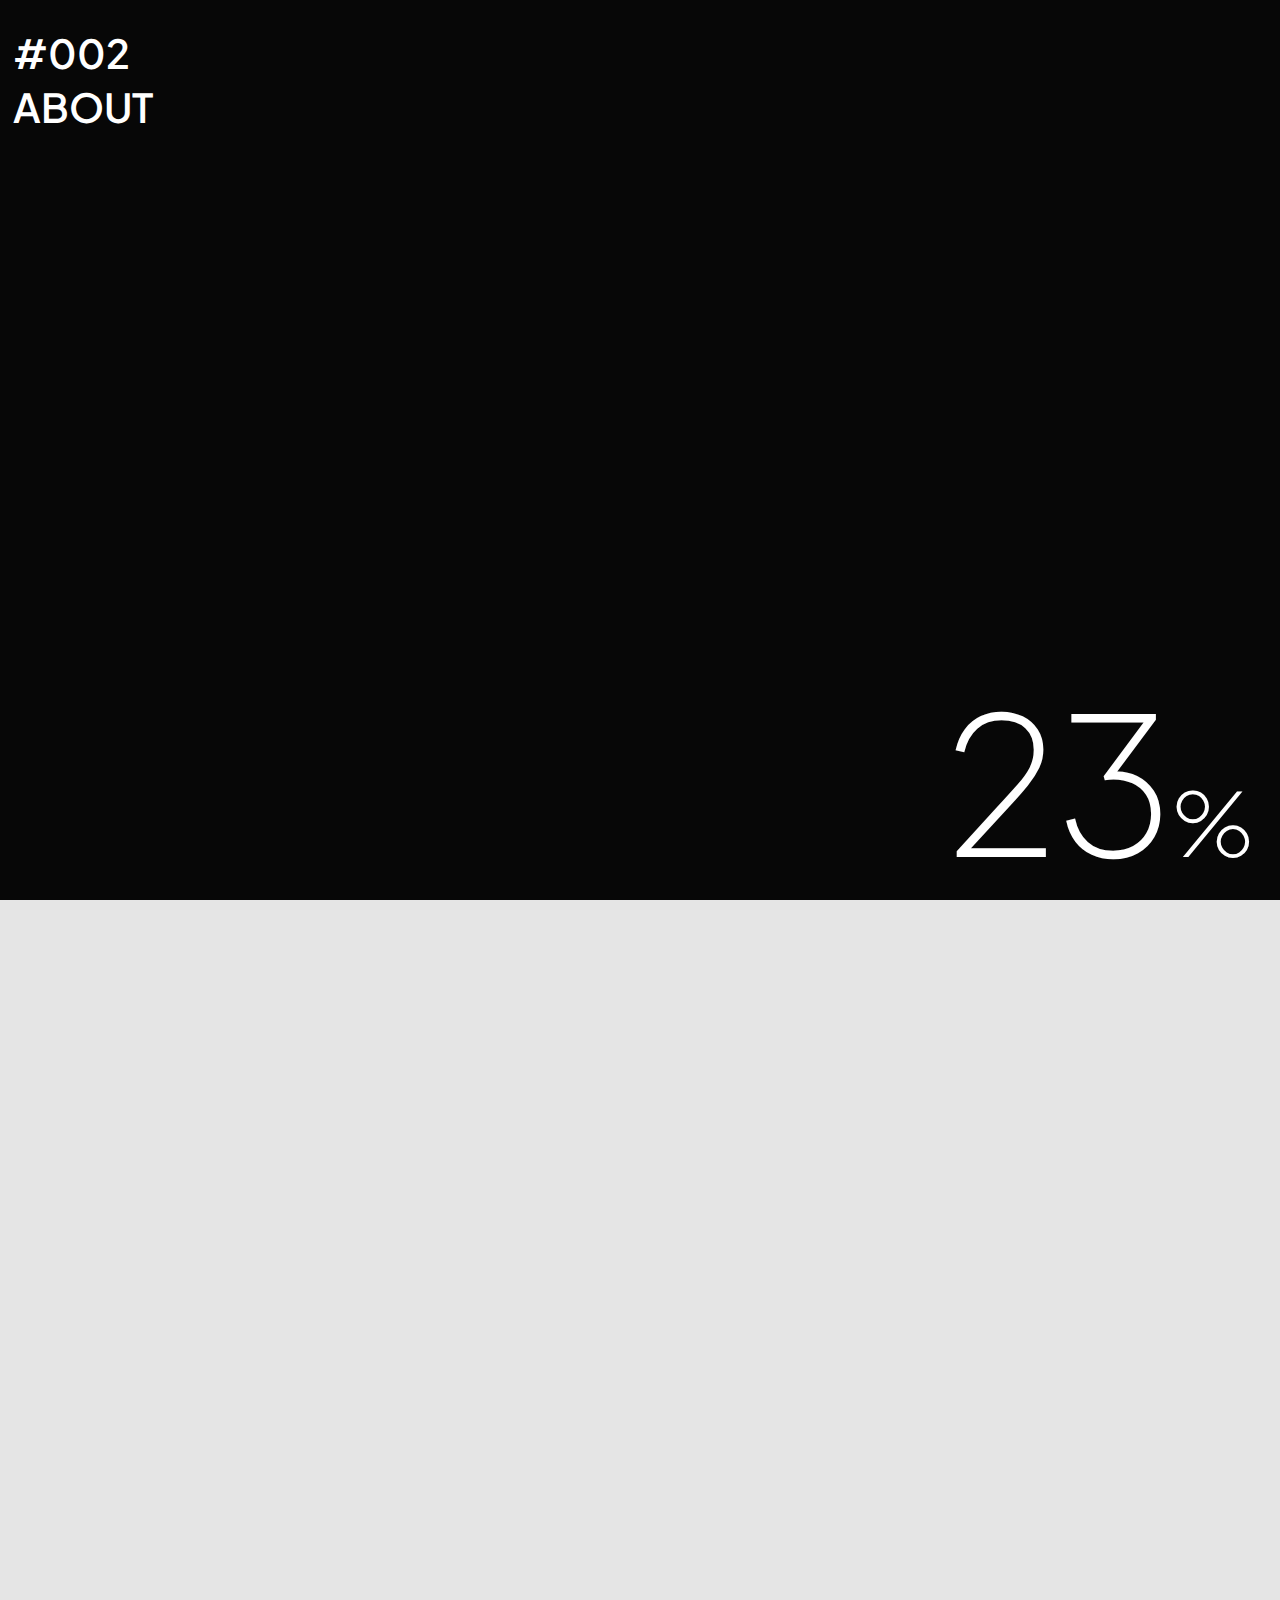
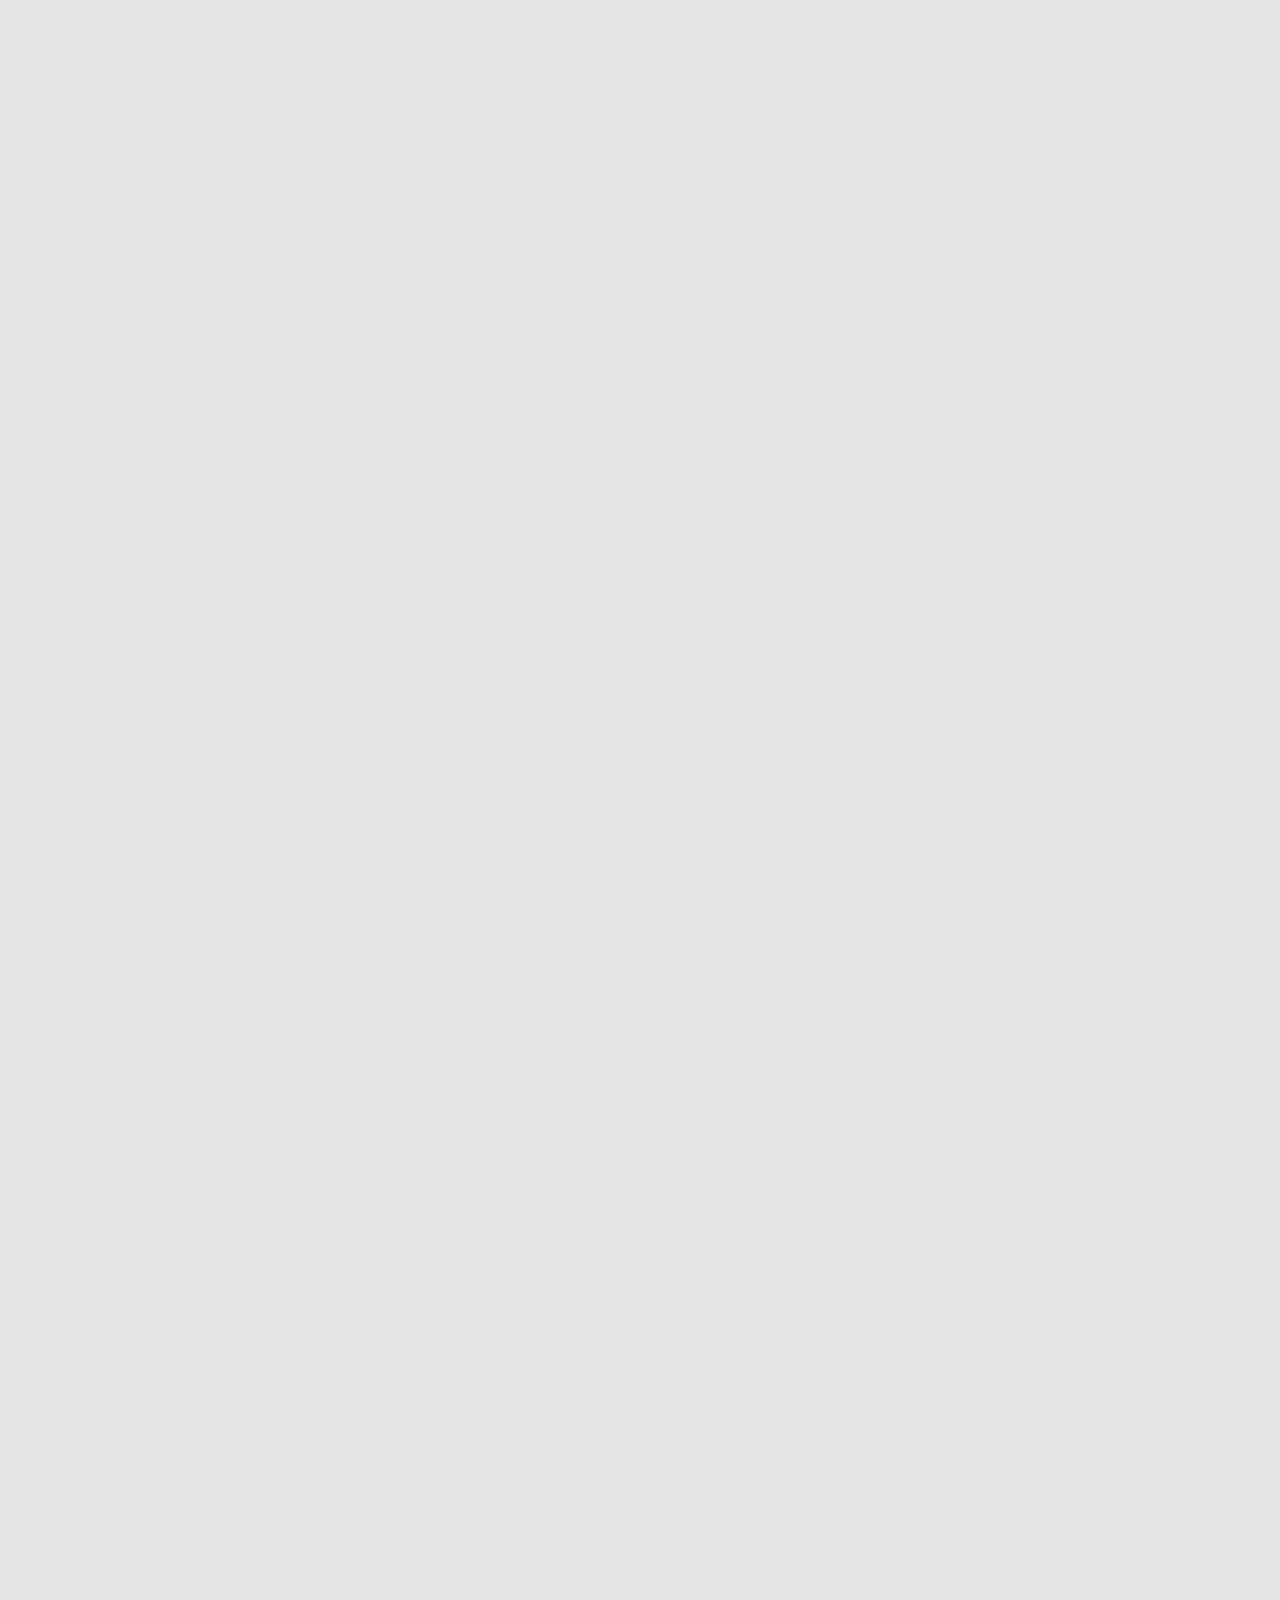
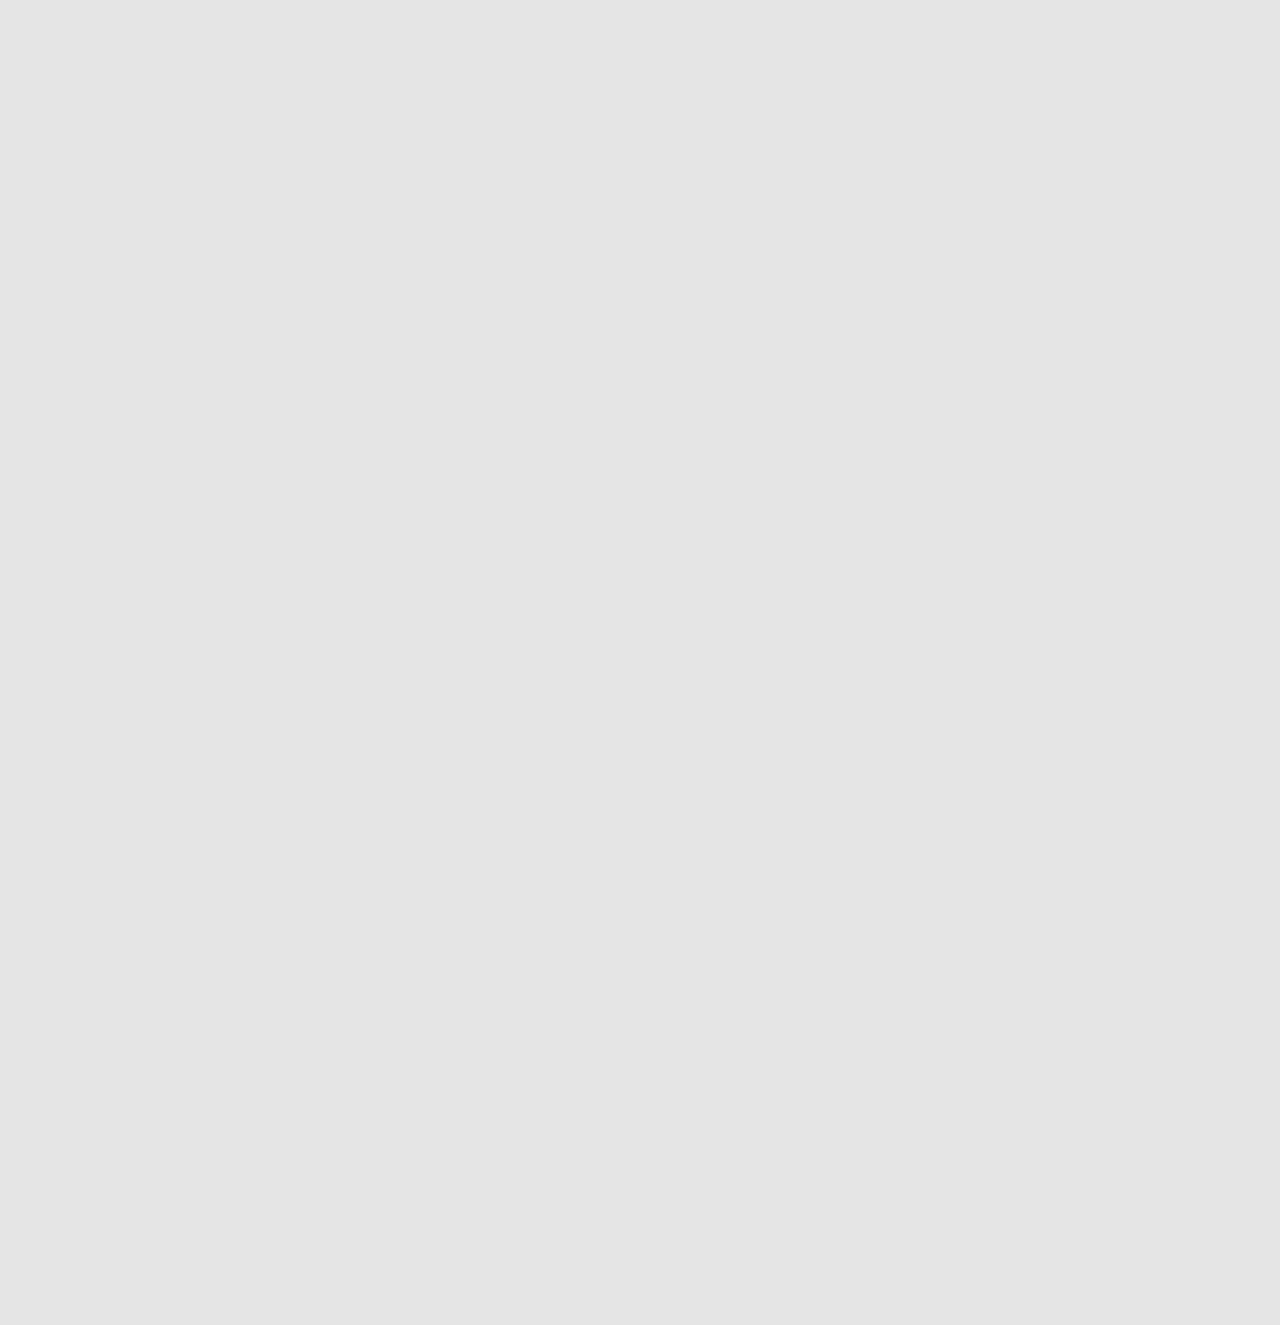
==== about.html @ 6c019e09 "first commit" ====
<!DOCTYPE html>
<html lang="en">
<head>
    <meta charset="UTF-8">
    <meta http-equiv="X-UA-Compatible" content="IE=edge">
    <meta name="viewport" content="width=device-width, initial-scale=1.0">
    <link href="./icons/logo.gif" rel="icon">
    <link href="stylesheet/about.css" rel="stylesheet">
    <link href="stylesheet/about_preloader.css" rel="stylesheet">
    <script src="https://code.jquery.com/jquery-3.6.1.min.js"></script>
    <title>About</title>
</head>
<body>
  <!-- preloader -->
  <div class="preloader">
    <div class="counter">0</div>
  </div>
  <section class="page-1 pages" id="page-1">
    <section class="header">
      <nav class="navbar">
        <div class="indonesia">
          <p>インドネシア製。</p>
        </div>
        <div class="home">
          <a href="index.html">KID<sup>©</sup></a>
        </div>
        <div class="porto">
          <p>ポルトフォリオ v1.0</p>
        </div>
      </nav>
    </section>
    <section class="main">
      <div class="title1">
        <h1>About</h1>
      </div>
      <ul class="navurl">
        <li id="work">01.<br><a href="./projects.html" id="workWord">Projects</a></li>
        <li id="about">02.<br><a href="./about.html" id="aboutWord">About</a></li>
        <li id="contact">03.<br><a href="./contact.html" id="contactWord">Contact</a></li>
        <li class="build"><br><p id="build">@2022</p></li>
      </ul>
    </section>
    <section class="footer">
      <ul class="navfoot">
        <li class="footer-one"><q>私には特別な才能はありません。<br>私は <b>情熱的な</b> 好奇心を持っています。</q><br><br><p>アルベルト・アインシュタイン</p></li>
      </ul>
    </section>
  </section>
  <section class="page-2 pages" id="page-2">
    <section class="header hidden">
      <p>01/</p>
    </section>
    <section class="main2">
      <img src="./images/kid.jpg" alt="profile" class="hidden">
      <div class="description hidden">
        <h2>情熱的な独立系開発者</h2>
        <p>
          2020年からのゲームでは、現在、大阪でコンピューターサイエンスを学んでいます。
        </p>
        <p>
          すべてのプロジェクトは、スキルやクリエイティビティを披露する機会であると同時に、プロフェッショナルとして学び、成長する機会でもあります。
        </p>
      </div>
    </section>
  </section>
  <section class="page-3 pages" id="page-3">
    <section class="header hidden">
      <p>02/</p>
      <h2>Expertise</h2>
    </section>
    <section class="main3">
      <h2 class="title hidden">
        <ul>
          <li>
            私は、ウェブサイト制作とソフトウェアエンジニアリングに深い情熱を注いでいます、 
            そして、常に新しい方法を模索し、スキルを向上させ、最新の状態を維持します。
            を、最新の技術やベストプラクティスとともに紹介します。
          </li>
        </ul>
      </h2>
      <div class="skillsShowcase hidden">
        <div class="skills">
          <div class="question">
            <h3>ウェブ開発</h3>
            <img src="./images/arrow.png" alt="arrow" width="20" height="20">
          </div>
          <div class="answer">
            <p>
              ユーザーエクスペリエンスデザインを理解し、鋭い視点で 
              の美学を持ち、視覚に訴える直感的なWebサイトを制作することができます。
            </p>
          </div>
        </div>
        <div class="skills">
          <div class="question">
            <h3>ソフトウェア開発</h3>
            <img src="./images/arrow.png" alt="arrow" width="20" height="20">
          </div>
          <div class="answer">
            <p>
              私は問題解決のコツと、論理的で明確な思考力を持っています、 
              で、効率的で効果的なソフトウエアを開発することができるようになりました。
            </p>
          </div>
        </div>
      </div>
    </section>
  </section>
  <section class="page-4 pages" id="page-4">
    <section class="header hidden">
      <p>03/</p>
      <h2>Interest</h2>
    </section>
    <section class="main4">
      <div class="interestCarousel hidden">
        <!-- carousel1 -->
        <button class="game" style="color: black;">GAMING</button>
        <button class="music">MUSIC</button>
      </div>
      <div class="interestDetail gamingDetail hidden">
        <img src="./images/dota.jpg" alt="dota">
        <p>
          <span class="detailTitle">PC</span><br><br>
          100以上のゲームをプレイしてきた中で、Dota 2は一番好きなゲームだと言えるよ。
          RubickとMagnusは僕の一番の看板ヒーローだね。
        </p>
      </div>
      <div class="interestDetail musicDetail">
        <img src="./images/eminem.jpg" alt="jazz">
        <p>
          <span class="detailTitle">Hip-Hop</span><br><br>
          私はラップミュージックのファンで、そのキャッチーなビートと巧みな歌詞を楽しんで聴いています。
        </p>
      </div>
    </section>
  </section>
  <section class="page-5 pages" id="page-5">
    <section class="header hidden">
      <p>04/</p>
      <h2>Awards</h2>
    </section>
    <section class="main5">
      <img src="./images/award.jpg" alt="award" class="hidden">
      <div class="description hidden">
        <h2>ECCエキスポ2023</h2>
        <p>
          優秀賞
        </p>
        <p>
          私たちのグループは、<i onclick="window.open('https://piyomiru.yumekiti.net/')"><u>Piyomiru</u></i> という、バスへの子供の置き去りを防止することを目的とした革新的なプロジェクトを実施しました。
          は、学校から優秀賞を授与され、正当な評価を得ました、 SDGsへのコミットメントを強調し、社会にポジティブなインパクトを与える。
        </p>
      </div>
    </section>
  </section>
  <!-- javascript -->
  <script src="js/preloader.js"></script>
  <script src="js/about.js"></script>
</body>
</html>
---- stylesheet/about.css ----
@import url('https://fonts.googleapis.com/css2?family=Roboto+Condensed:ital,wght@0,300;0,400;0,700;1,300;1,400;1,700&display=swap');
@import url('https://fonts.googleapis.com/css2?family=Plus+Jakarta+Sans:ital,wght@0,200;0,300;0,400;0,500;0,600;0,700;0,800;1,200;1,300;1,400;1,500;1,600;1,700;1,800&display=swap');
@import url('https://fonts.googleapis.com/css2?family=Oswald:wght@300;400;500;600&display=swap');

:root {
  /* pages font */
  --fs-h1: clamp(5rem, 8rem, 10rem);
  --pages: 2rem;
  --fs-li: 1rem;
  --fs-600: 6rem;
  --fs-500: 2.3rem;
  --fs-300: 2.7rem;
  --fs-400: 2rem;
  --fs-200: 1rem;
  --fs-100: 1rem;
  
  /* page-3 */
  --fs-question: 2rem;
  --fs-answer: 1.5rem;
  
  /* page-4 */
  --fs-btnTitle: 10rem;
  --fs-detail: 2.5rem;
  
  /* page-5 */
  --fs-main5: 6rem;
  --fs-second5: 4rem;
  --fs-url: 3rem;
}

@font-face {
    font-family: "icomoon";
    src: url("https://s3-us-west-2.amazonaws.com/s.cdpn.io/93/icomoon.eot?3qkin2");
    src: url("https://s3-us-west-2.amazonaws.com/s.cdpn.io/93/icomoon.eot?#iefix3qkin2") format("embedded-opentype"), url("https://s3-us-west-2.amazonaws.com/s.cdpn.io/93/icomoon.woff?3qkin2") format("woff"), url("https://s3-us-west-2.amazonaws.com/s.cdpn.io/93/icomoon.ttf?3qkin2") format("truetype"), url("fhttps://s3-us-west-2.amazonaws.com/s.cdpn.io/93/icomoon.svg?3qkin2#icomoon") format("svg");
    font-weight: normal;
    font-style: normal;
  }

* {
  margin: 0;
  padding: 0;
  box-sizing: border-box;
}

body {
  background-color: #e5e5e5;
}

/* === pages === */
.pages {
  width: 100%;
  height: 100vh;
}

h4 {
  opacity: 0;
  margin-left: 2%;
  font-family: 'Roboto Condensed', sans-serif;
  font-size: var(--pages);
}

/* === page-1 === */
/* === header section === */
.header {
  z-index: 1;
}

.navbar {
  display: flex;
  justify-content: space-between;
  align-items: center;
  position: fixed;
  top: 1.3rem;
  width: 100%;
  overflow: hidden;
  z-index: 1;
  color: #fff;
  mix-blend-mode: difference;
}

.navbar .home {
  display: none; 
}

.navbar .home a {
  font-family: 'Oswald', sans-serif;
  font-weight: 300;
  font-size: var(--fs-300);
  color: inherit;
  text-decoration: none;
}

.navbar .home sup {
  position: relative;
  bottom: 0.7em;
  font-size: 0.7rem;
}

.navbar .indonesia p,
.navbar .porto p {
  font-family: 'Oswald', sans-serif;
  font-weight: 100;
  font-size: var(--fs-100);
}

.navbar .indonesia {
  margin-left: 2%;
  display: none;
}

.navbar .porto {
  margin-right: 2%;
  display: none;
}

/* === main section === */
.main {
  position: relative;
  top: 7rem;
}

h1 {
  font-family: 'Plus Jakarta Sans', sans-serif;
  font-size: var(--fs-h1);
  line-height: 120px;
  font-weight: 600;
  font-style: italic;
  margin-left: 2%;
  padding-right: 0.5rem;
  display: none;
}

.title1 {
  display: flex;
  justify-content: center;
  align-items: center;
  margin-top: 4%;
  padding-bottom: 2%;
  overflow: hidden;
}

.navurl {
  display: none;
  justify-content: space-between;
  align-content: center;
  width: 100%;
  margin-top: 5%;
  padding: 2% 0;
  list-style-type: none;
  background: black;
  padding-left: 2%;
  padding-right: 2%;
  overflow: hidden;
}

.navurl #work,
.navurl #about,
.navurl #contact,
.navurl .build {
  display: none;
}

.navurl li {
  font-family: 'Roboto Condensed', sans-serif;
  font-size: var(--fs-li);
  color: white;
}

.navurl li a {
  font-family: 'Roboto Condensed', sans-serif;
  font-size: var(--fs-500);
  font-weight: 500;
  position: relative;
  color: white;
  text-decoration: none;
}

.navurl li a::after {
  content: "";
  position: absolute;
  left: 0;
  bottom: 0;
  width: 100%;
  height: 2px;
  background: currentColor;
  transform: scaleX(0);
  transform-origin: right;
  transition: transform 250ms ease-in;
}

.navurl li a:hover::after {
  transform: scaleX(1);
  transform-origin: left;
}

.navurl .build p {
  font-family: 'Oswald', sans-serif;
  font-weight: 100;
  font-size: var(--fs-100);
}

/* footer */
.footer {
  display: flex;
  justify-content: center;
  align-items: center;
  margin-top: 15rem;
}

.footer > ul.navfoot {
  display: flex;
  justify-content: center;
  align-items: center;
  flex-direction: column;
  gap: 130px;
  width: 100%;
  list-style-type: none;
  overflow: hidden;
}

.navfoot .footer-one {
  text-align: center;
  display: none;
}

.navfoot li {
  font-family: 'Roboto Condensed', sans-serif;
  font-weight: 400;
  font-size: var(--fs-400);
}

/* ===page-2=== */
.page-2 .header {
  margin-left: 5%;
}

.page-2 .header p {
  font-family: 'Roboto Condensed', sans-serif;
  font-size: var(--pages);
}

.main2 {
  display: flex;
  justify-content: flex-start;
  align-items: flex-start;
  gap: 20%;
  margin: 2% 5%;
}

.main2 img {
  filter: grayscale(80%);
  max-width: 40vw;
  max-height: 80vh;
  transition: filter 0.4s ease-in-out;
}

.main2 img:hover,
.main2 img:active {
  filter: grayscale(0);
}

.main2 .description {
  display: flex;
  flex-direction: column;
  justify-content: flex-start;
  align-items: flex-start;
  margin-bottom: 10%;
}

.main2 h2 {
  font-family: 'Roboto Condensed', sans-serif;
  font-size: var(--fs-600);
  font-weight: 600;
  max-width: 40vw;
  margin-bottom: 7%;
}

.main2 p {
  font-family: 'Roboto Condensed', sans-serif;
  font-weight: 400;
  font-size: var(--fs-400);
  max-width: 40vw;
  overflow-wrap: break-word;
  margin-bottom: 5%;
}

/* ===page-3=== */
.page-3 {
  margin-top: 5%;
}

.page-3 .header {
  display: flex;
  justify-content: flex-start;
  align-items: flex-start;
  gap: 6%;
  margin-left: 5%;
  margin-bottom: 4%;
}

.page-3 .header p {
  font-family: 'Roboto Condensed', sans-serif;
  font-size: var(--pages);
}

.page-3 .header h2 {
  font-family: 'Roboto Condensed', sans-serif;
  font-weight: 300;
  font-size: var(--fs-600);
}

.main3 {
  display: flex;
  flex-direction: row;
  align-items: flex-start;
  justify-content: space-evenly;
  min-height: 100vh;
  width: 100%;
  margin: 0 auto;
}

.title {
  font-family: 'Roboto Condensed', sans-serif;
  font-weight: 600;
  font-size: var(--fs-500);
  margin: 2rem 0;
  max-width: 500px;
  overflow-wrap: break-word;
}

.skillsShowcase {
  display: flex;
  flex-direction: column;
  gap: 10px;
}

.skills {
  max-width: 700px;
  margin-top: 2rem;
  padding-bottom: 1rem;
  border-bottom: 1.5px solid black;
  cursor: pointer;
}

.question {
  display: flex;
  justify-content: space-between;
  align-items: center;
}

.question h3 {
  font-family: 'Roboto Condensed', sans-serif;
  font-weight: 600;
  font-size: var(--fs-question);
}

.question img {
  transform: rotate(-0.25turn);
}

.answer {
  max-height: 0;
  overflow: hidden;
  transition: max-height 0.7s ease-out;
}

.answer p {
  font-family: 'Roboto Condensed', sans-serif;
  padding-top: 1rem;
  line-height: 1.6;
  font-size: var(--fs-answer);
}

.skills.active .answer {
  max-height: 300px;
  animation: fade 0.7s ease-in-out;
}

.skills.active img {
  transform: rotate(0.25turn);
}

img {
  transition: transform .3s ease-in;
}

/* ===page-4=== */
.page-4 .header {
  display: flex;
  justify-content: flex-start;
  align-items: flex-start;
  gap: 6%;
  margin-left: 5%;
  margin-bottom: 4%;
}

.page-4 .header p {
  font-family: 'Roboto Condensed', sans-serif;
  font-size: var(--pages);
}

.page-4 .header h2 {
  font-family: 'Roboto Condensed', sans-serif;
  font-weight: 300;
  font-size: var(--fs-600);
}

.main4 .interestCarousel {
  display: flex;
  align-items: center;
  justify-content: space-evenly;
  max-width: 100%;
}

.main4 .interestCarousel::-webkit-scrollbar  {
  display: none;
}

.main4 .interestCarousel > button {
  font-family: 'Roboto Condesend', sans-serif;
  font-size: var(--fs-btnTitle);
  font-weight: 400;
  background-color: transparent;
  padding: 0;
  margin: 0;
  border: 0;
  color: #adb5bd;
  transition: color 200ms linear;
  -o-transition: color 200ms linear; /* opera */
  -ms-transition: color 200ms linear; /* IE 10 */
  -moz-transition: color 200ms linear; /* Firefox */
  -webkit-transition: color 200ms linear; /*safari and chrome */
}

.main4 .interestCarousel > button:hover {
  cursor: pointer;
  color: #6c757d;
  transition: color 200ms linear;
  -o-transition: color 200ms linear; /* opera */
  -ms-transition: color 200ms linear; /* IE 10 */
  -moz-transition: color 200ms linear; /* Firefox */
  -webkit-transition: color 200ms linear; /*safari and chrome */
}

.main4 .interestDetail {
  display: flex;
  align-items: center;
  justify-content: space-evenly;
  max-width: 100%;
  margin-top: 5%;
}

.main4 .interestCarousel > button.active {
  color: black;
}

.main4 .interestDetail img {
  width: 700px;
  height: 400px;
}

.main4 .interestDetail .detailTitle {
  font-family: 'Roboto Condensed', sans-serif;
  font-size: var(--fs-detail);
}

.main4 .interestDetail p {
  font-family: 'Roboto Condensed', sans-serif;
  font-size: var(--fs-detail);
  max-width: 520px;
  overflow-wrap: break-word;
}

.main4 .gamingDetail {
  animation: fade 0.7s ease-in-out;
}

.main4 .musicDetail {
  display: none;
  animation: fade 0.7s ease-in-out;
}

/* ===page-5=== */
#page-5 {
  height: 90vh;
}

.page-5 .header {
  display: flex;
  justify-content: flex-start;
  align-items: flex-start;
  gap: 6%;
  margin-left: 5%;
  margin-bottom: 4%;
}

.page-5 .header p {
  font-family: 'Roboto Condensed', sans-serif;
  font-size: var(--pages);
}

.page-5 .header h2 {
  font-family: 'Roboto Condensed', sans-serif;
  font-weight: 300;
  font-size: var(--fs-600);
}

.main5 {
  display: flex;
  justify-content: flex-start;
  align-items: flex-start;
  gap: 15%;
  margin: 2% 5%;
}

.main5 img {
  max-width: 40vw;
  max-height: 80vh;
}

.main5 .description {
  display: flex;
  flex-direction: column;
  justify-content: flex-start;
  align-items: flex-start;
  margin-bottom: 10%;
}

.main5 h2 {
  font-family: 'Roboto Condensed', sans-serif;
  font-size: var(--fs-600);
  font-weight: 600;
  max-width: 40vw;
  margin-bottom: 7%;
}

.main5 p {
  font-family: 'Roboto Condensed', sans-serif;
  font-weight: 400;
  font-size: var(--fs-400);
  max-width: 40vw;
  overflow-wrap: break-word;
  margin-bottom: 5%;
}

.main5 i {
  box-shadow: inset 0 0 0 0 #fff44f;
  color: #25a5ec;
  margin: 0 -.25rem;
  padding: 0 .25rem;
  transition: color .3s ease-in-out, box-shadow .3s ease-in-out;
}

.main5 i:hover {
  box-shadow: inset 120px 0 0 0 #fff44f;
  color: black;
  cursor: pointer;
}


/* === responsive === */
/* 1200px */
@media (max-width: 1200px) {
  :root {
    /* pages font */
    --pages: 2rem;
    --fs-li: 1rem;
    --fs-li: .8rem;
    --fs-500: 2.1rem;
    --fs-400: 1.5rem;
    --fs-300: 1.8rem;
    --fs-200: .9rem;
    --fs-100: .9rem;
    
    /* page-3 */
    --fs-question: 1.8rem;
    --fs-answer: 1.3rem;
    
    /* page-4 */
    --fs-btnTitle: 8rem;
    --fs-detail: 2rem;
    
    /* page-5 */
    --fs-main5: 6rem;
    --fs-second5: 4rem;
    --fs-url: 3rem;
  }

  .main3 {
    flex-direction: column;
    justify-content: center;
    width: auto;
    margin-left: 8%;
    min-height: 0;
  }

  .main4 .interestDetail {
    justify-content: center;
    gap: 3rem;
    margin-left: 5%;
  }

  .main4 .interestDetail img {
    width: 600px;
    height: 350px;
  }
}

/* 1024 */
@media (max-width: 1024px) {
  :root {
    /* pages font */
    --pages: 1.8rem;
    --fs-li: .9rem;
    --fs-li: .8rem;
    --fs-500: 1.4rem;
    --fs-400: 1.5rem;
    --fs-300: 1.8rem;
    --fs-200: .8rem;
    --fs-100: .8rem;
    
    /* page-3 */
    --fs-question: 1.4rem;
    --fs-answer: 1.1rem;
    
    /* page-4 */
    --fs-btnTitle: 6rem;
    --fs-detail: 1.3rem;
    
    /* page-5 */
    --fs-main5: 4rem;
    --fs-second5: 2.3rem;
    --fs-url: 2rem;
  }

  .main4 .interestDetail {
    flex-direction: column;
    gap: 2rem;
  }
}

/* 768px */
@media (max-width: 768px) {
  :root {
    /* pages font */
    --fs-h1: 4rem;
    --pages: 1.5rem;
    --fs-li: 0.7rem;
    --fs-li: .5rem;
    --fs-500: 1.5rem;
    --fs-400: 1rem;
    --fs-300: 1.5rem;
    --fs-200: .8rem;
    --fs-100: .8rem;
    
    /* page-3 */
    --fs-question: 1.5rem;
    --fs-answer: 1rem;
    
    /* page-4 */
    --fs-btnTitle: 4.5rem;
    --fs-detail: 1.3rem;
    
    /* page-5 */
    --fs-main5: 4rem;
    --fs-second5: 2rem;
    --fs-url: 1.8rem;
  }

  .navbar {
    justify-content: center;
  }

  .navbar .porto p,
  .navbar .indonesia p {
    display: none;
  }

  .navbar .porto .minibar {
    display: flex;
  }

  .navurl {
    background: #e5e5e5;
  }

  .navurl li {
    opacity: 0;
  }

  .navurl li a,
  .navurl li p {
    display: none;
  }

  .skills {
    max-width: 600px;
  }
}

/* 480px */
@media (max-width: 480px) {
  :root {
    /* pages font */
    --fs-h1: 4rem;
    --pages: 1.2rem;
    --fs-li: 0.5rem;
    --fs-li: .3rem;
    --fs-500: 1.2rem;
    --fs-400: 1rem;
    --fs-300: 1.8rem;
    --fs-200: .8rem;
    --fs-100: .8rem;
    
    /* page-3 */
    --fs-question: 1.2rem;
    --fs-answer: 1rem;
    
    /* page-4 */
    --fs-btnTitle: 3rem;
    --fs-detail: 1rem;
    
    /* page-5 */
    --fs-main5: 3rem;
    --fs-second5: 1.8rem;
    --fs-url: 1.5rem;
  }


  .skills {
    max-width: 410px;
  }

  /* main4 */
  .main4 .interestDetail img {
    width: 400px;
    height: 230px;
  }

  .main4 .interestDetail p {
    max-width: 390px;
  }
}

/* animation */
@keyframes slide-up {
  0% {
    transform: translateY(100px);
  }
  100% {
    transform: translateY(0);
  }
}

@keyframes opacity-slide-up {
    0% {
      transform: translateY(100px);
      opacity: 0;
    }
    50% {
      transform: translateY(0);
    }
    100% {
      opacity: 1;
    }
  }

@keyframes title-slide-up {
    0% {
      transform: translateY(180px);
    }
    100% {
      transform: translateY(0);
    }
  }

@keyframes slide-up-head {
  0% {
    transform: translateY(100px);
    opacity: 0;
  }
  100% {
    transform: translateY(0);
    opacity: 1;
  }
}

@keyframes scale-in-ver-center {
  0% {
    transform: scaleY(0);
    opacity: 1;
  }
  100% {
    transform: scaleY(1);
    opacity: 1;
  }
}

@keyframes fade {
  from {
    opacity: 0;
    transform: translateY(-10px);
  }
  to {
    opacity: 1;
    transform: translateY(0px);
  }
}

/* paralax effect */
.hidden {
  opacity: 0;
  transition: all 0.4s ease-in;
}

.show {
  opacity: 1;
}

/* ==== scrollbar ==== */
*::-webkit-scrollbar {
  display: none; /* for Chrome, Safari, and Opera */
}
---- stylesheet/about_preloader.css ----
:root {
  --fs-600: 2.5rem;
  --fs-num: 12rem;
  --fs-percentage: 5.5rem;
}

/* preloader section*/
.preloader {
    position: fixed;
    top: 0;
    display: flex;
    justify-content: center;
    align-items: center;
    width: 100%;
    height: 100vh;
    background: #070707;
    z-index: 9999;
  }
  
  .preloader::before {
    content: '#002';
    position: absolute;
    top: 3%;
    left: 1%;
    font-family: 'Plus Jakarta Sans', sans-serif;
    font-size: var(--fs-600);
    font-weight: 600;
    text-transform: uppercase;
    color: rgba(255, 255, 255, 1);
  }
  
  .preloader::after {
    content: 'About';
    white-space: pre;
    position: absolute;
    top: 9%;
    left: 1%;
    font-family: 'Plus Jakarta Sans', sans-serif;
    font-size: var(--fs-600);
    font-weight: 600;
    text-transform: uppercase;
    color: rgba(255, 255, 255, 1);
  }
  
  .preloader.active {
    transform: translateY(-100vh);
    transition: ease-in-out 2s;
    transition-delay: 1s;
  }
  
  /* counter section */
  .counter {
    position: absolute;
    bottom: 0;
    right: 0;
    color: white;
    background-color: #070707;
    font-family: 'Plus Jakarta Sans', sans-serif;
    font-weight: 100;
    font-size: var(--fs-num);
    font-size: 600;
    z-index: 1;
  }
  
  .counter::after {
    content: '%';
    font-size: var(--fs-percentage);
    margin-right: 2vw;
  }
  
  .counter.hide {
    opacity: 0;
    transition: 1s;
    pointer-events: none;
  }

  /* media query */
@media (max-width: 1200px) {
  :root {
    --fs-600: 2rem;
    --fs-num: 10rem;
    --fs-percentage: 5rem;
  }
}

@media (max-width: 1024px) {
  :root {
    --fs-600: 1.8rem;
    --fs-num: 9rem;
    --fs-percentage: 4rem;
  }
}

@media (max-width: 768px) {
  :root {
    --fs-600: 1.6rem;
    --fs-num: 8rem;
    --fs-percentage: 3rem;
  }

  .preloader::after {
    top: 7%;
  }
}

@media (max-width: 480px) {
  :root {
    --fs-600: 1rem;
    --fs-num: 6rem;
    --fs-percentage: 3rem;
  }

  .preloader::after {
    top: 5%;
  }
}
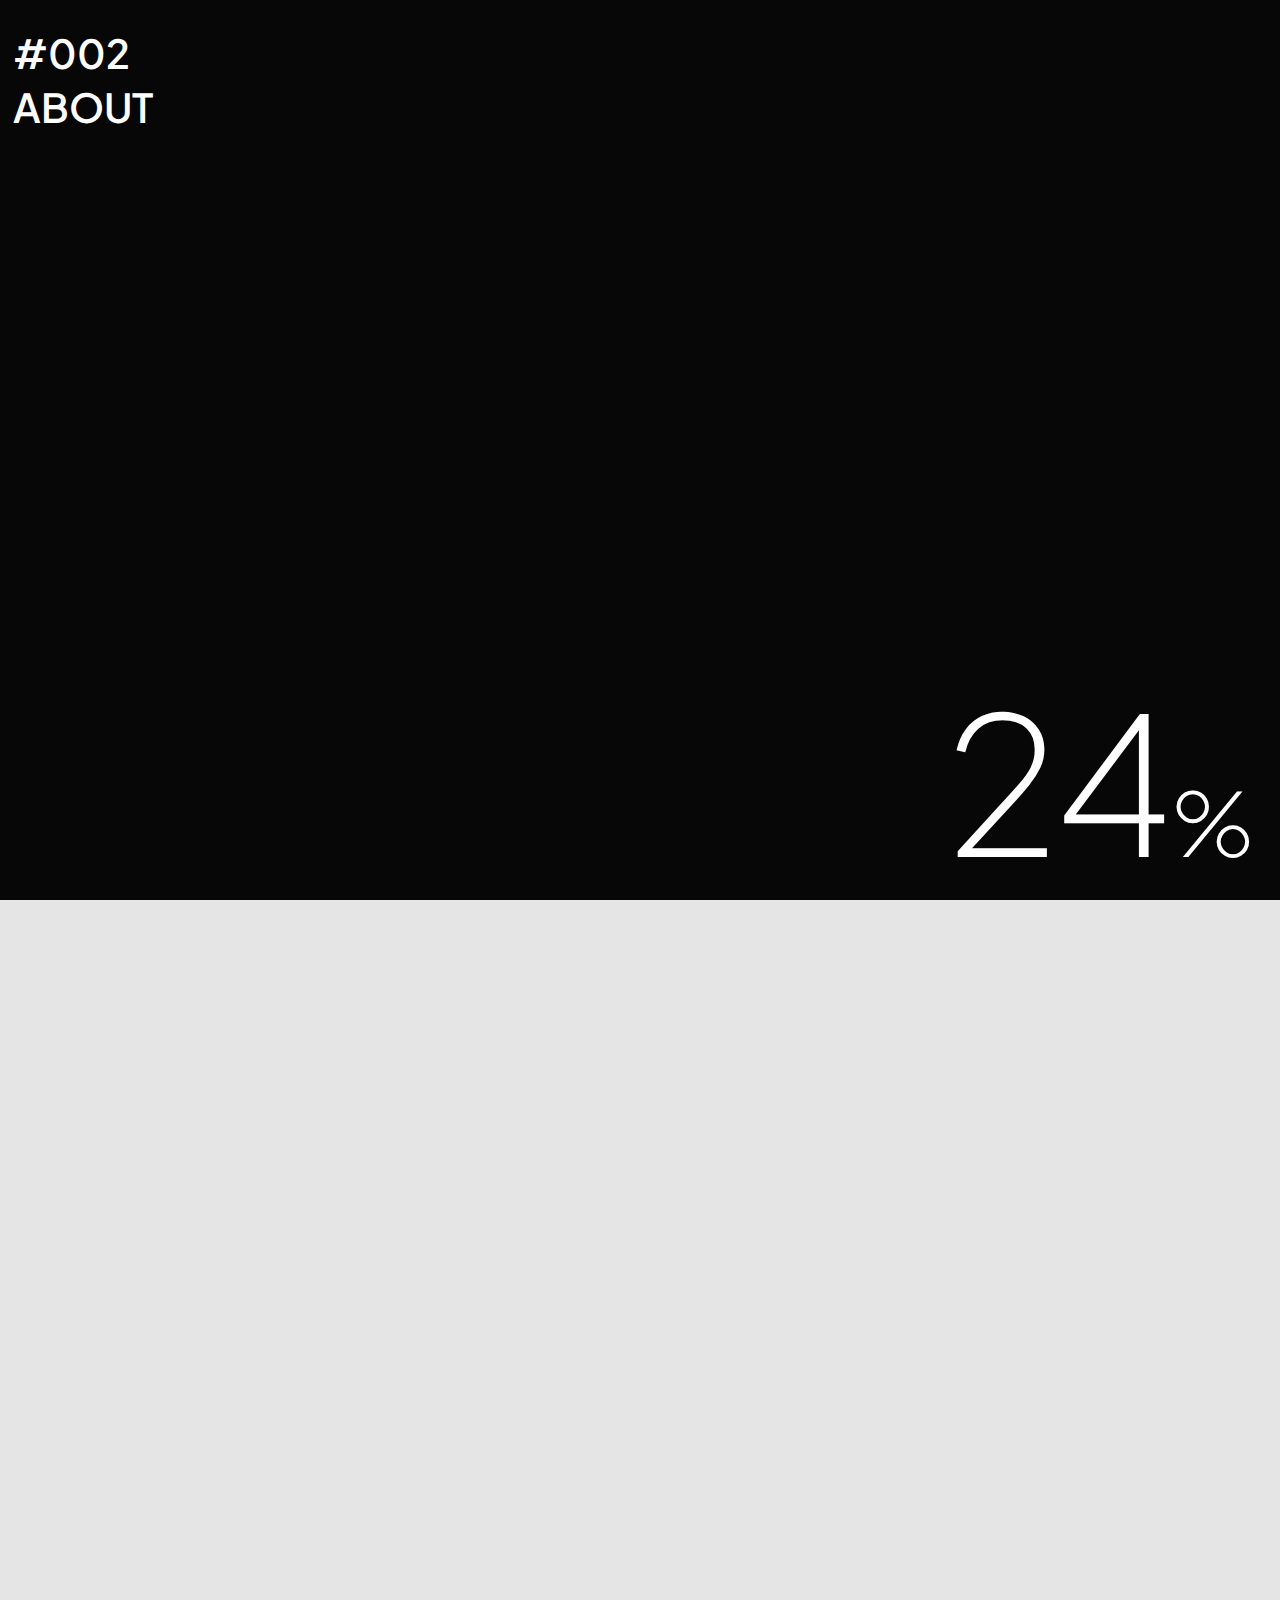
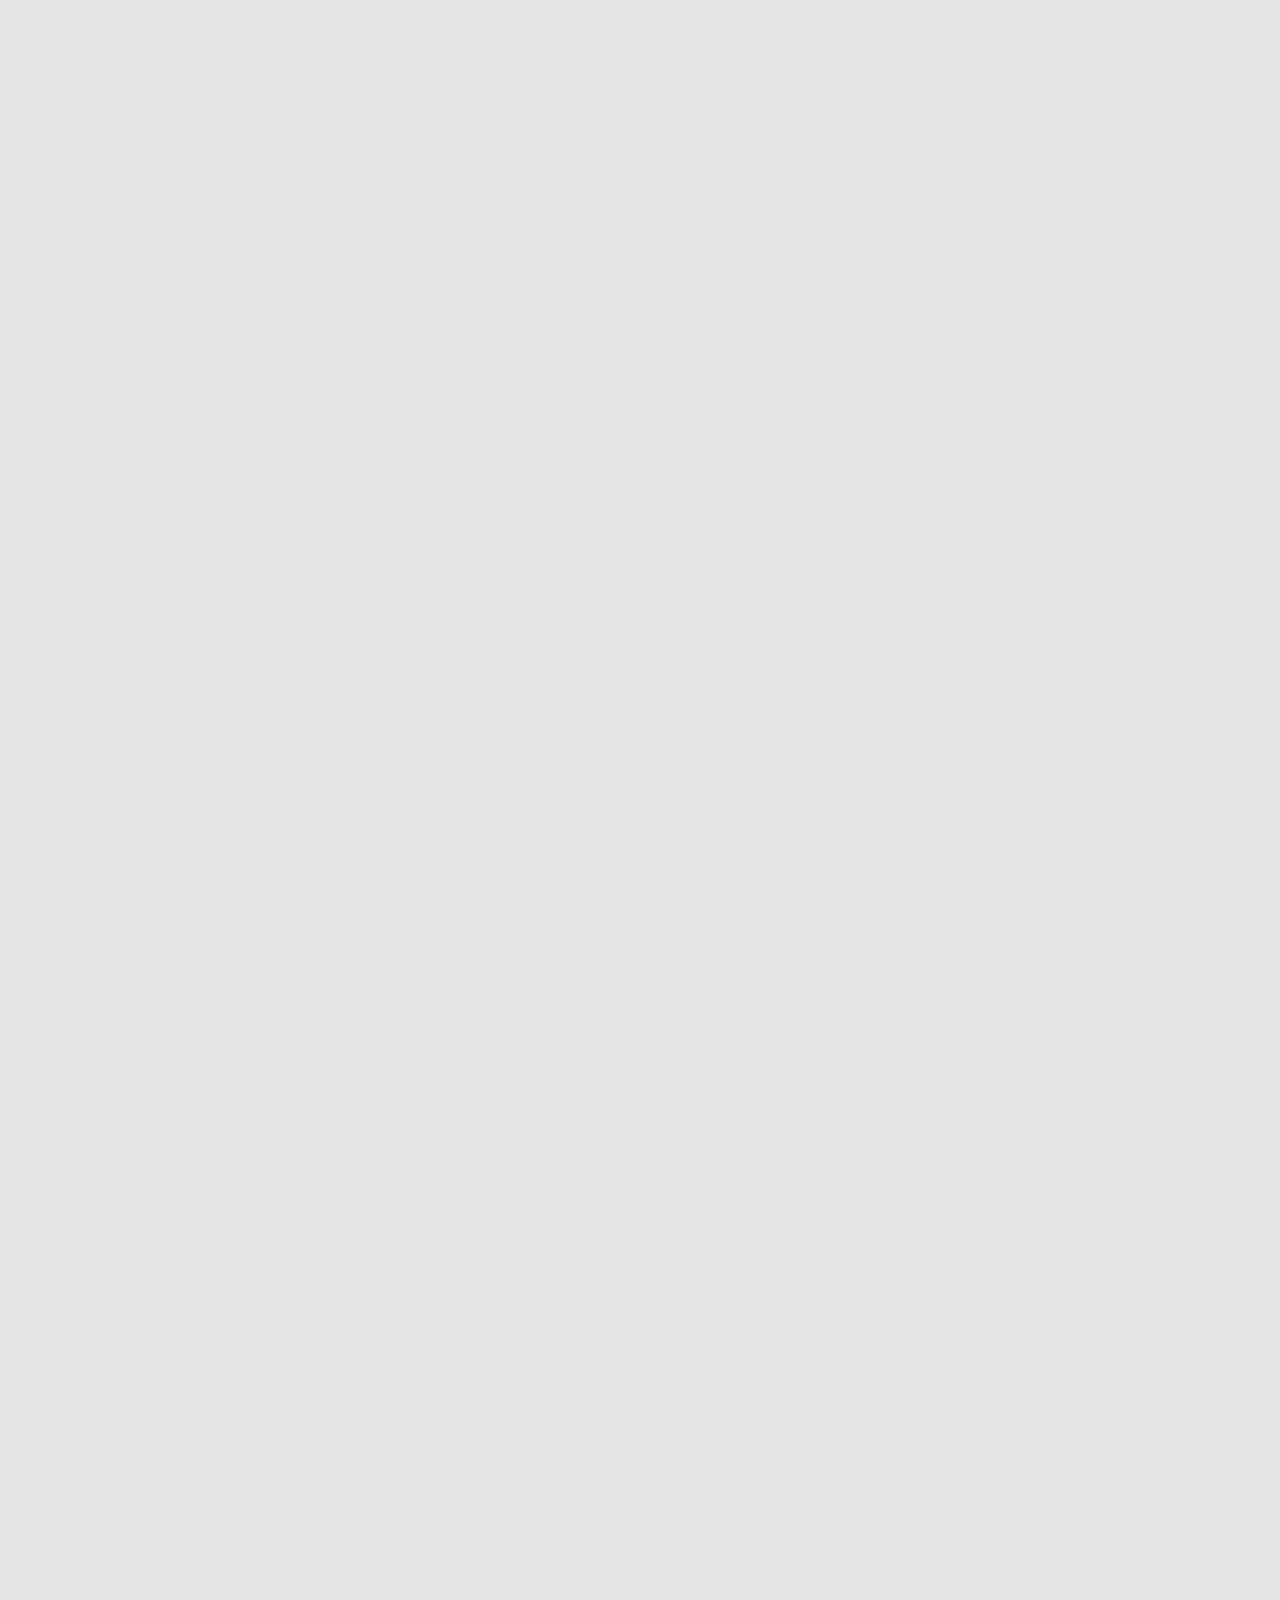
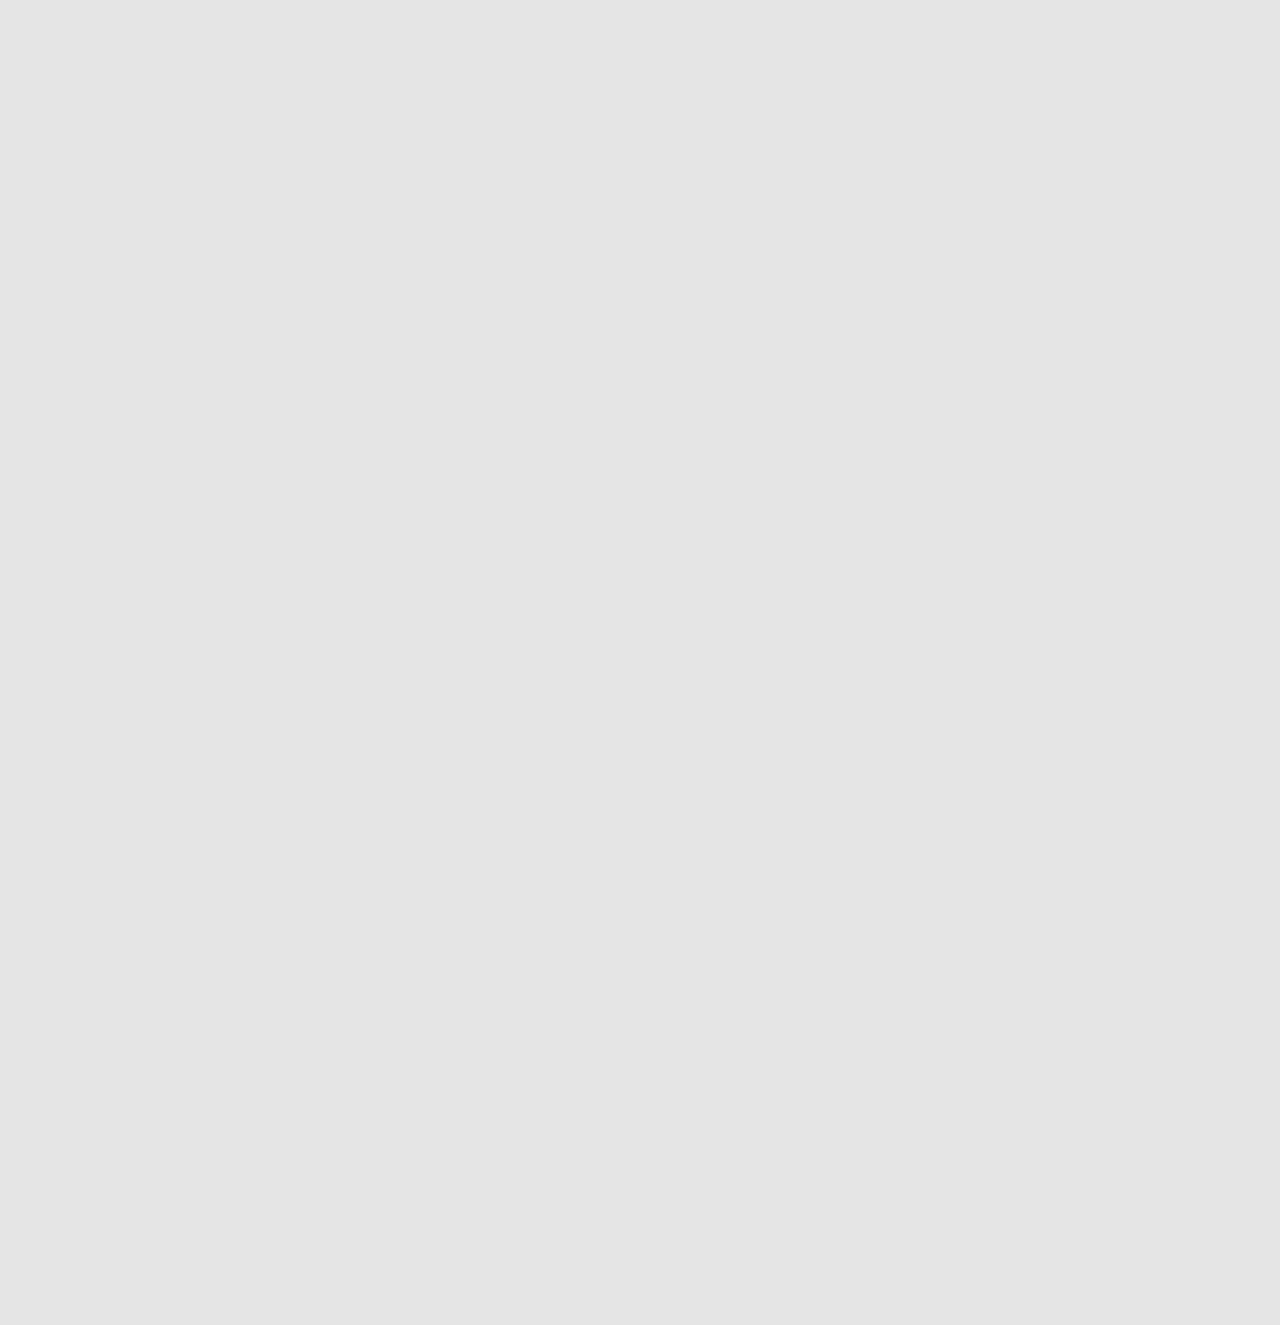
==== commit 75aac969: "fix small issue" ====
--- a/about.html
+++ b/about.html
@@ -25,7 +25,7 @@
           <a href="index.html">KID<sup>©</sup></a>
         </div>
         <div class="porto">
-          <p>ポルトフォリオ v1.0</p>
+          <p>ポートフォリオ v1.0</p>
         </div>
       </nav>
     </section>
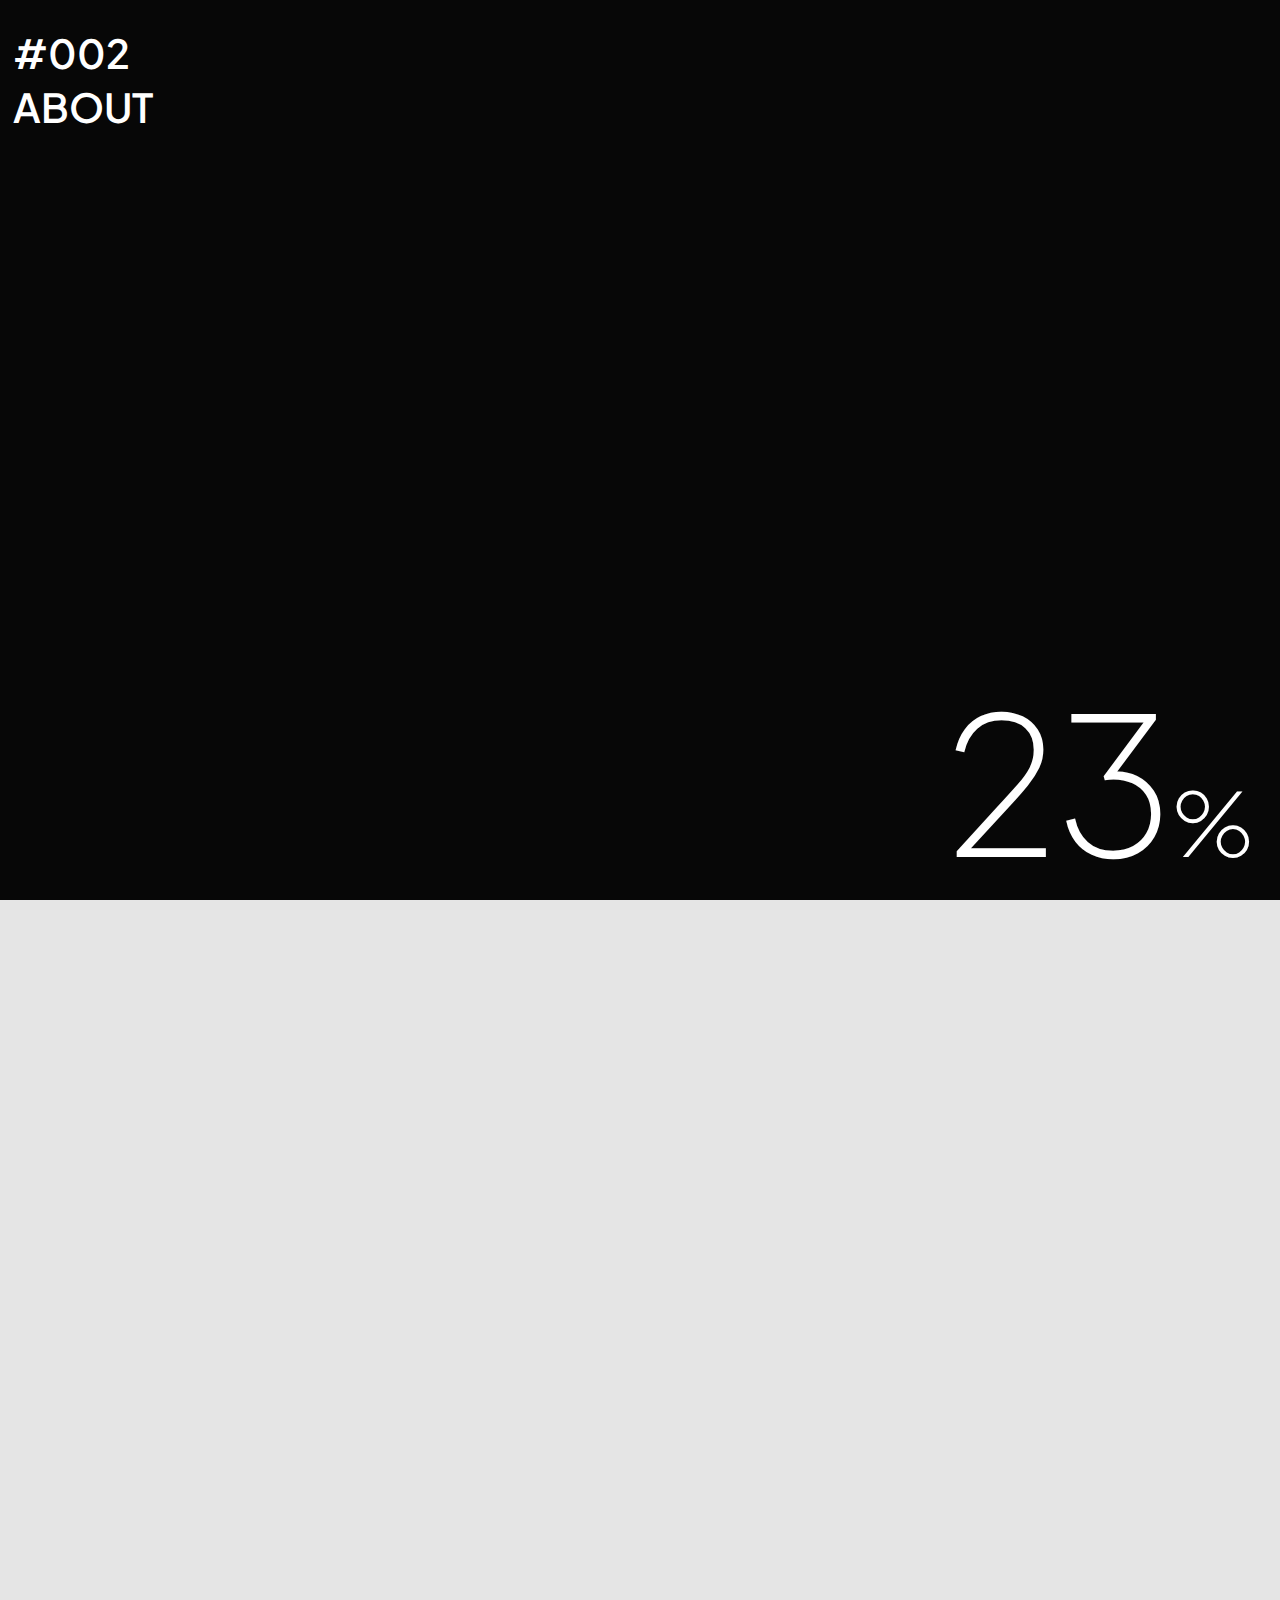
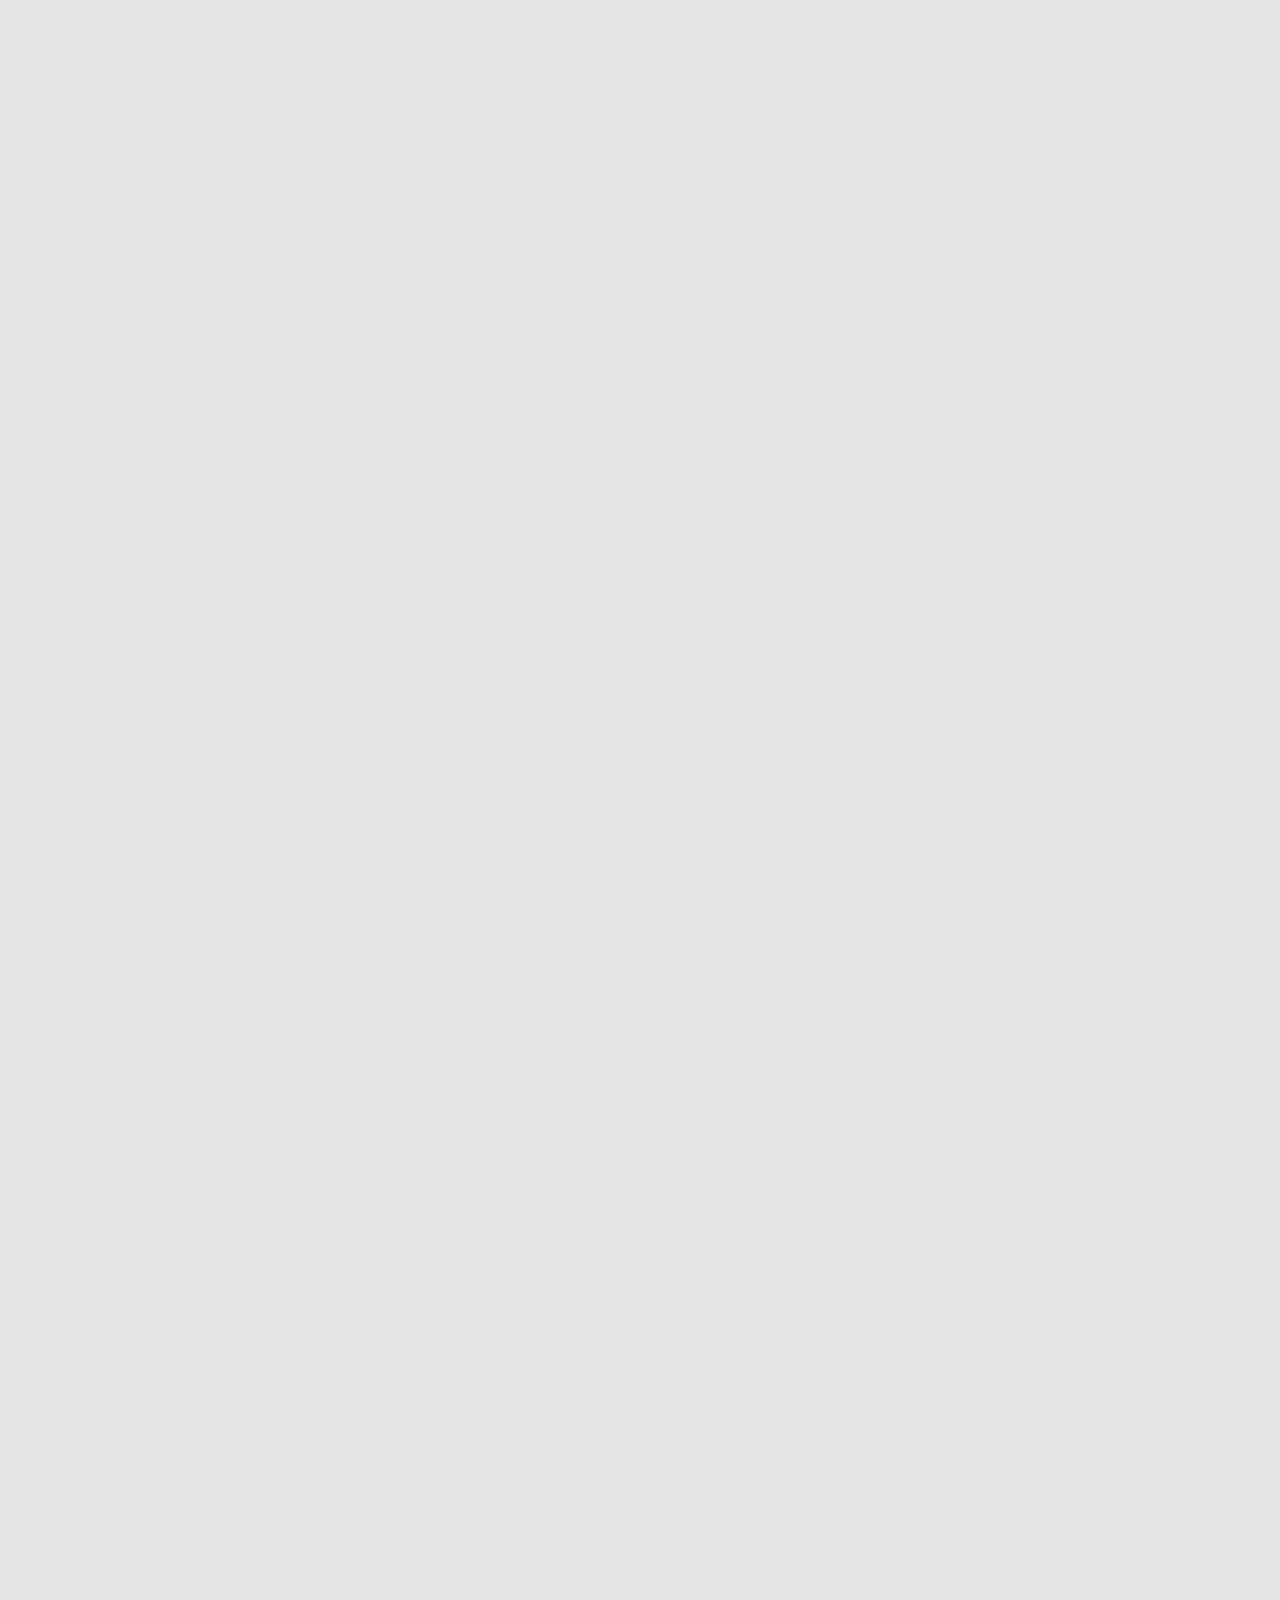
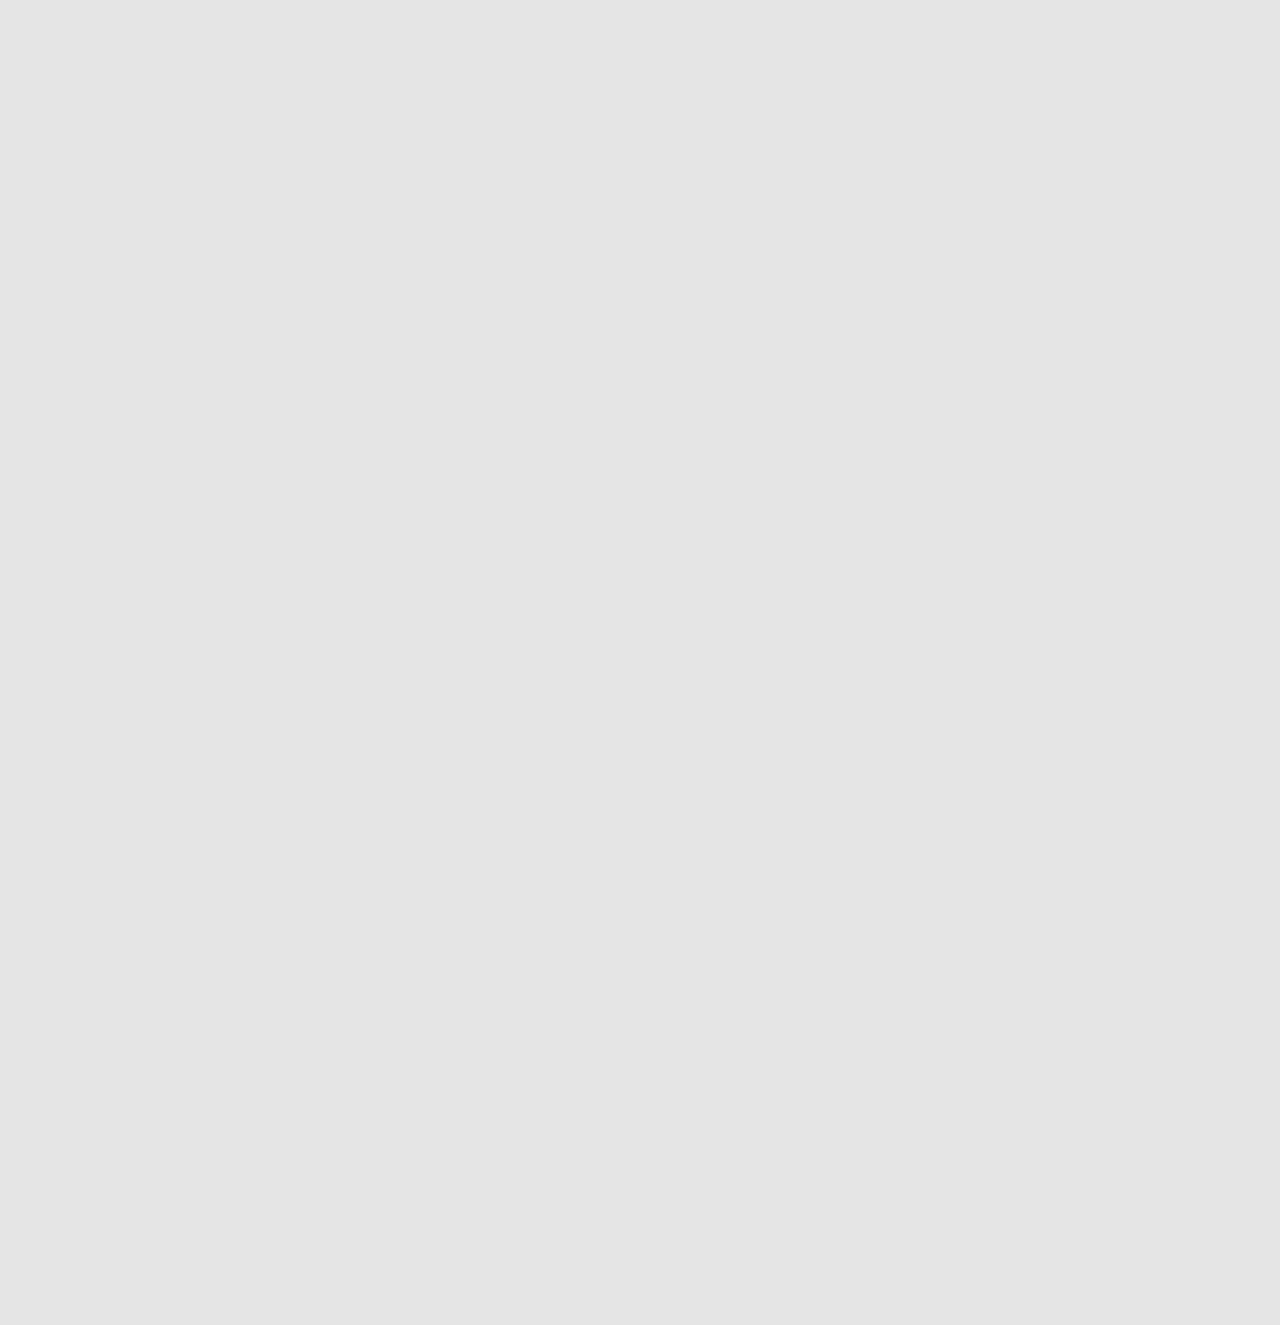
==== commit 5de7fbcd: "Update about.html" ====
--- a/about.html
+++ b/about.html
@@ -74,7 +74,6 @@
           <li>
             私は、ウェブサイト制作とソフトウェアエンジニアリングに深い情熱を注いでいます、 
             そして、常に新しい方法を模索し、スキルを向上させ、最新の状態を維持します。
-            を、最新の技術やベストプラクティスとともに紹介します。
           </li>
         </ul>
       </h2>
@@ -98,8 +97,8 @@
           </div>
           <div class="answer">
             <p>
-              私は問題解決のコツと、論理的で明確な思考力を持っています、 
-              で、効率的で効果的なソフトウエアを開発することができるようになりました。
+              私は問題解決のコツと、論理的で明確な思考力を持っています。 
+              そして、効率的で効果的なソフトウエアを開発することができるようになりました。
             </p>
           </div>
         </div>
@@ -121,15 +120,15 @@
         <img src="./images/dota.jpg" alt="dota">
         <p>
           <span class="detailTitle">PC</span><br><br>
-          100以上のゲームをプレイしてきた中で、Dota 2は一番好きなゲームだと言えるよ。
-          RubickとMagnusは僕の一番の看板ヒーローだね。
+          100以上のゲームをプレイしてきた中で、Dota 2は一番好きなゲームだと思います。
+          RubickとMagnusは僕の一番の好きなヒーローだね。
         </p>
       </div>
       <div class="interestDetail musicDetail">
         <img src="./images/eminem.jpg" alt="jazz">
         <p>
           <span class="detailTitle">Hip-Hop</span><br><br>
-          私はラップミュージックのファンで、そのキャッチーなビートと巧みな歌詞を楽しんで聴いています。
+          私はラップミュージックが好きで、そのキャッチーなビートと巧みな歌詞を楽しんで聴いています。
         </p>
       </div>
     </section>
@@ -157,4 +156,4 @@
   <script src="js/preloader.js"></script>
   <script src="js/about.js"></script>
 </body>
-</html>+</html>
